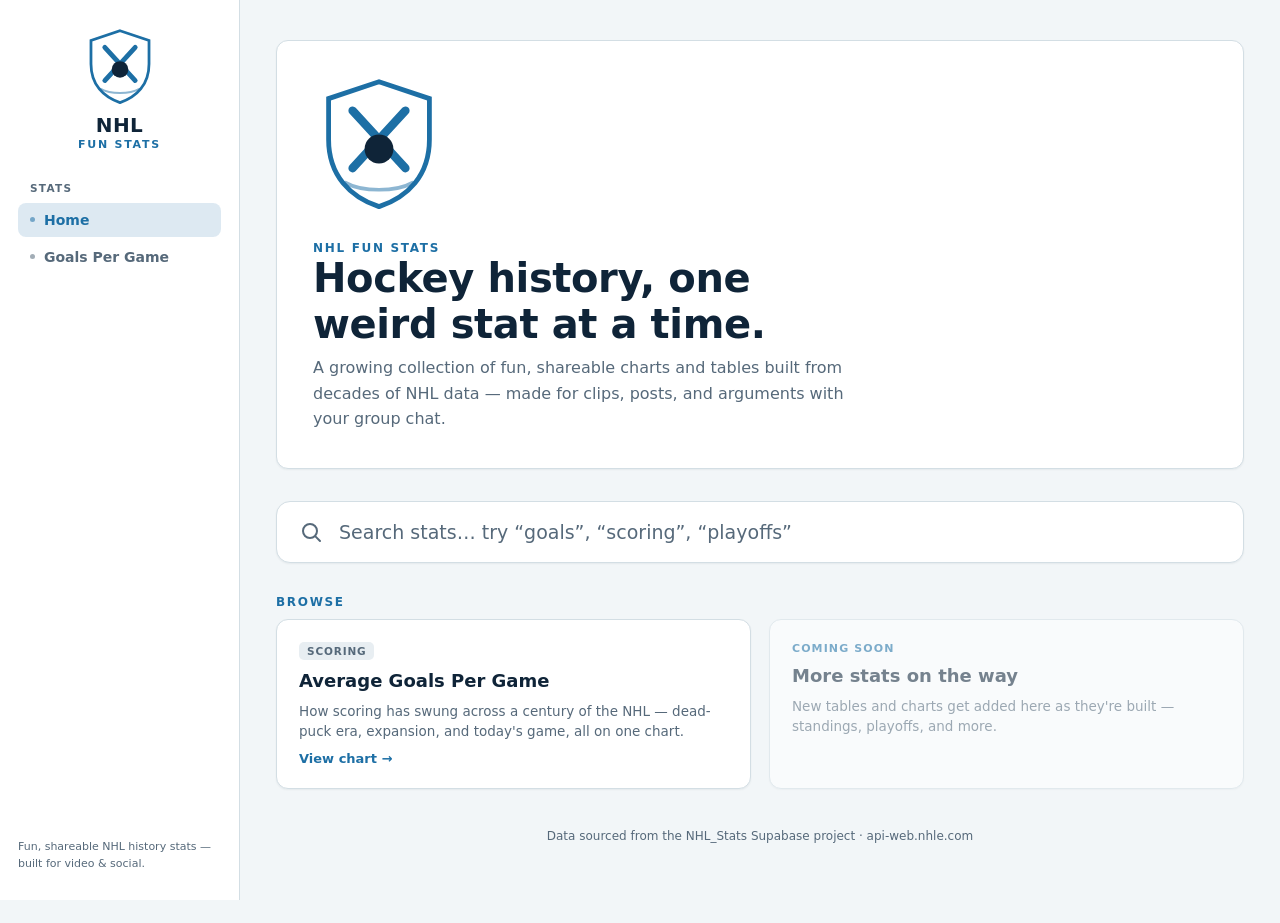
==== index.html @ 1a188d34 "Add search box and stats catalog (title, subject, keywords) to Home page" ====
<!DOCTYPE html>
<html lang="en">
<head>
<meta charset="UTF-8">
<meta name="viewport" content="width=device-width, initial-scale=1.0">
<title>NHL Fun Stats</title>
<link rel="icon" href="data:image/svg+xml,<svg xmlns=%22http://www.w3.org/2000/svg%22 viewBox=%220 0 100 100%22><text y=%22.9em%22 font-size=%2290%22>🥅</text></svg>">
<link rel="stylesheet" href="assets/styles.css">
</head>
<body>

<div class="shell">
  <aside class="sidebar">
    <a class="sidebar-logo" href="index.html">
      <svg viewBox="0 0 100 110" aria-hidden="true">
        <path d="M50 4 L92 18 V52 C92 82 74 100 50 108 C26 100 8 82 8 52 V18 Z" fill="var(--surface)" stroke="var(--accent)" stroke-width="4"/>
        <g stroke="var(--accent)" stroke-width="7" stroke-linecap="round">
          <line x1="28" y1="28" x2="72" y2="76"/>
          <line x1="72" y1="28" x2="28" y2="76"/>
        </g>
        <circle cx="50" cy="60" r="12" fill="var(--text)"/>
        <path d="M22 88 C36 96 64 96 78 88" fill="none" stroke="var(--accent)" stroke-width="3" stroke-linecap="round" opacity="0.5"/>
      </svg>
      <span class="wordmark">
        <span class="nhl">NHL</span>
        <span class="sub">Fun Stats</span>
      </span>
    </a>

    <nav class="sidebar-nav">
      <div class="nav-heading">Stats</div>
      <a href="index.html" aria-current="page"><span class="dot"></span>Home</a>
      <a href="goals-per-game.html"><span class="dot"></span>Goals Per Game</a>
    </nav>

    <div class="sidebar-footer">
      Fun, shareable NHL history stats — built for video &amp; social.
    </div>
  </aside>

  <main class="main">
    <div class="page">
      <div class="card hero">
        <svg class="hero-crest" viewBox="0 0 100 110" aria-hidden="true">
          <path d="M50 4 L92 18 V52 C92 82 74 100 50 108 C26 100 8 82 8 52 V18 Z" fill="var(--surface)" stroke="var(--accent)" stroke-width="4"/>
          <g stroke="var(--accent)" stroke-width="7" stroke-linecap="round">
            <line x1="28" y1="28" x2="72" y2="76"/>
            <line x1="72" y1="28" x2="28" y2="76"/>
          </g>
          <circle cx="50" cy="60" r="12" fill="var(--text)"/>
          <path d="M22 88 C36 96 64 96 78 88" fill="none" stroke="var(--accent)" stroke-width="3" stroke-linecap="round" opacity="0.5"/>
        </svg>
        <div class="hero-text">
          <div class="eyebrow">NHL Fun Stats</div>
          <h1>Hockey history, one weird stat at a time.</h1>
          <p>A growing collection of fun, shareable charts and tables built from decades of NHL data — made for clips, posts, and arguments with your group chat.</p>
        </div>
      </div>

      <label class="search-box card" id="search-box">
        <svg viewBox="0 0 24 24" fill="none" stroke="currentColor" stroke-width="2" stroke-linecap="round" aria-hidden="true">
          <circle cx="11" cy="11" r="7"/>
          <line x1="21" y1="21" x2="16.65" y2="16.65"/>
        </svg>
        <input type="text" id="search-input" placeholder="Search stats… try “goals”, “scoring”, “playoffs”" autocomplete="off">
        <button type="button" class="clear-btn" id="search-clear" aria-label="Clear search">✕</button>
      </label>

      <div>
        <div class="browse-heading">
          <div class="eyebrow" id="browse-title">Browse</div>
          <div class="count" id="browse-count"></div>
        </div>
        <div class="link-grid" id="link-grid"></div>
      </div>

      <footer class="page-footer">Data sourced from the NHL_Stats Supabase project · api-web.nhle.com</footer>
    </div>
  </main>
</div>

<script src="assets/catalog.js"></script>
<script>
const grid = document.getElementById('link-grid');
const input = document.getElementById('search-input');
const searchBox = document.getElementById('search-box');
const clearBtn = document.getElementById('search-clear');
const browseTitle = document.getElementById('browse-title');
const browseCount = document.getElementById('browse-count');

function cardHTML(stat){
  return `
    <a class="link-card card" href="${stat.url}">
      <div class="subject">${stat.subject}</div>
      <h3>${stat.title}</h3>
      <p>${stat.description}</p>
      <div class="cta">View chart →</div>
    </a>`;
}

function comingSoonHTML(){
  return `
    <div class="link-card card coming-soon">
      <div class="tag">Coming soon</div>
      <h3>More stats on the way</h3>
      <p>New tables and charts get added here as they're built — standings, playoffs, and more.</p>
    </div>`;
}

function matches(stat, query){
  const haystack = [stat.title, stat.subject, ...stat.keywords].join(' ').toLowerCase();
  return query.split(/\s+/).filter(Boolean).every(term => haystack.includes(term));
}

function render(){
  const query = input.value.trim().toLowerCase();
  searchBox.classList.toggle('has-query', query.length > 0);

  if(!query){
    browseTitle.textContent = 'Browse';
    browseCount.textContent = '';
    grid.innerHTML = STATS_CATALOG.map(cardHTML).join('') + comingSoonHTML();
    return;
  }

  const results = STATS_CATALOG.filter(stat => matches(stat, query));
  browseTitle.textContent = 'Search results';
  browseCount.textContent = results.length + (results.length === 1 ? ' match' : ' matches');

  grid.innerHTML = results.length
    ? results.map(cardHTML).join('')
    : `<div class="no-results">No stats found for “${input.value.trim()}” — try a different word, like a team, era, or topic.</div>`;
}

input.addEventListener('input', render);
clearBtn.addEventListener('click', () => { input.value = ''; render(); input.focus(); });
render();
</script>
</body>
</html>
---- assets/styles.css ----
:root{
  --bg:#f2f6f8;
  --surface:#ffffff;
  --surface-alt:#e8eef2;
  --text:#0f2438;
  --text-muted:#56697a;
  --accent:#1d6fa5;
  --accent-strong:#c1121f;
  --border:#d3dee4;
  --shadow: 0 1px 2px rgba(15,36,56,0.06);
}
@media (prefers-color-scheme: dark){
  :root:not([data-theme="light"]){
    --bg:#0a1620;
    --surface:#10202c;
    --surface-alt:#162835;
    --text:#e7f0f5;
    --text-muted:#8fa4b3;
    --accent:#5fb4e0;
    --accent-strong:#ff6b73;
    --border:#22394a;
    --shadow: 0 1px 2px rgba(0,0,0,0.4);
  }
}
:root[data-theme="dark"]{
  --bg:#0a1620;
  --surface:#10202c;
  --surface-alt:#162835;
  --text:#e7f0f5;
  --text-muted:#8fa4b3;
  --accent:#5fb4e0;
  --accent-strong:#ff6b73;
  --border:#22394a;
  --shadow: 0 1px 2px rgba(0,0,0,0.4);
}

*{ box-sizing:border-box; }
html, body{ background:var(--bg); }
body{
  color:var(--text);
  font-family: -apple-system, "Segoe UI", system-ui, Roboto, sans-serif;
  margin:0;
}

/* ---------- shell / sidebar layout ---------- */
.shell{
  display:flex;
  align-items:stretch;
  min-height:100vh;
}
.sidebar{
  width:240px;
  flex-shrink:0;
  background:var(--surface);
  border-right:1px solid var(--border);
  padding:28px 18px;
  display:flex;
  flex-direction:column;
  gap:30px;
  position:sticky;
  top:0;
  align-self:flex-start;
  height:100vh;
  overflow-y:auto;
}
.sidebar-logo{
  display:flex;
  flex-direction:column;
  align-items:center;
  gap:10px;
  text-align:center;
  text-decoration:none;
  color:inherit;
}
.sidebar-logo svg{ width:76px; height:76px; }
.sidebar-logo .wordmark{ line-height:1.15; }
.sidebar-logo .wordmark .nhl{
  display:block;
  font-size:20px;
  font-weight:800;
  letter-spacing:0.02em;
  color:var(--text);
}
.sidebar-logo .wordmark .sub{
  display:block;
  font-size:11px;
  font-weight:700;
  letter-spacing:0.16em;
  text-transform:uppercase;
  color:var(--accent);
  margin-top:2px;
}

nav.sidebar-nav{
  display:flex;
  flex-direction:column;
  gap:3px;
}
nav.sidebar-nav .nav-heading{
  font-size:10.5px;
  font-weight:700;
  letter-spacing:0.12em;
  text-transform:uppercase;
  color:var(--text-muted);
  padding:0 12px;
  margin-bottom:6px;
}
nav.sidebar-nav a{
  display:flex;
  align-items:center;
  gap:9px;
  padding:9px 12px;
  border-radius:8px;
  color:var(--text-muted);
  font-weight:600;
  font-size:14px;
  text-decoration:none;
}
nav.sidebar-nav a:hover{ background:var(--surface-alt); color:var(--text); }
nav.sidebar-nav a[aria-current="page"]{
  background: color-mix(in srgb, var(--accent) 15%, transparent);
  color:var(--accent);
}
nav.sidebar-nav a .dot{
  width:5px; height:5px; border-radius:50%;
  background:currentColor;
  opacity:0.55;
  flex-shrink:0;
}

.sidebar-footer{
  margin-top:auto;
  font-size:11px;
  color:var(--text-muted);
  line-height:1.5;
}

.main{
  flex:1;
  min-width:0;
  padding:40px 36px 80px;
}
.page{
  max-width: 980px;
  margin: 0 auto;
  display:flex;
  flex-direction:column;
  gap:32px;
}

@media (max-width: 760px){
  .shell{ flex-direction:column; }
  .sidebar{
    width:100%;
    height:auto;
    position:relative;
    flex-direction:row;
    align-items:center;
    justify-content:space-between;
    padding:14px 18px;
    gap:14px;
  }
  .sidebar-logo{ flex-direction:row; text-align:left; }
  .sidebar-logo svg{ width:38px; height:38px; }
  .sidebar-logo .wordmark .nhl{ font-size:15px; }
  .sidebar-logo .wordmark .sub{ font-size:9px; }
  nav.sidebar-nav{ flex-direction:row; gap:4px; overflow-x:auto; }
  nav.sidebar-nav .nav-heading{ display:none; }
  .sidebar-footer{ display:none; }
  .main{ padding:28px 18px 60px; }
}

/* ---------- shared content components ---------- */
header.page-header{
  display:flex;
  flex-direction:column;
  gap:6px;
  border-bottom: 1px solid var(--border);
  padding-bottom: 20px;
}
.eyebrow{
  font-size:12px;
  font-weight:700;
  letter-spacing:0.14em;
  text-transform:uppercase;
  color:var(--accent);
}
h1{
  font-size: clamp(28px, 4vw, 40px);
  font-weight:800;
  letter-spacing:-0.01em;
  margin:0;
  text-wrap:balance;
}
.subtitle{
  color:var(--text-muted);
  font-size:15px;
  max-width:62ch;
  line-height:1.5;
  margin:0;
}

.stat-row{
  display:grid;
  grid-template-columns: repeat(auto-fit, minmax(160px,1fr));
  gap:14px;
}
.stat{
  background:var(--surface);
  border:1px solid var(--border);
  border-radius:10px;
  padding:16px 18px;
  box-shadow:var(--shadow);
}
.stat .label{
  font-size:11px;
  font-weight:700;
  letter-spacing:0.08em;
  text-transform:uppercase;
  color:var(--text-muted);
}
.stat .value{
  font-family: ui-monospace, "SF Mono", "Cascadia Code", Consolas, monospace;
  font-variant-numeric: tabular-nums;
  font-size:26px;
  font-weight:700;
  margin-top:4px;
}
.stat .value small{
  font-size:13px;
  font-weight:600;
  color:var(--text-muted);
  margin-left:6px;
}

.card{
  background:var(--surface);
  border:1px solid var(--border);
  border-radius:12px;
  box-shadow:var(--shadow);
}

.chart-card{
  padding:20px 20px 12px;
  position:relative;
}
.chart-card h2{
  font-size:15px;
  margin:0 0 2px;
  font-weight:700;
}
.chart-card .note{
  font-size:12.5px;
  color:var(--text-muted);
  margin:0 0 14px;
}
svg.chart{ width:100%; height:auto; display:block; overflow: visible; touch-action:none; }
.chart-line{ fill:none; stroke:var(--accent); stroke-width:2; }
.chart-area{ fill:var(--accent); opacity:0.10; }
.chart-axis{ stroke:var(--border); stroke-width:1; }
.chart-axis-label{ fill:var(--text-muted); font-size:10px; font-family: ui-monospace, monospace; }
.chart-peak circle{ fill:var(--accent-strong); }
.chart-peak text{ fill:var(--accent-strong); font-weight:700; font-size:11px; font-family: ui-monospace, monospace; }
.hover-line{ stroke:var(--text-muted); stroke-width:1; stroke-dasharray:3,3; opacity:0; }
.hover-dot{ fill:var(--surface); stroke:var(--accent); stroke-width:2.5; opacity:0; }
.overlay{ fill:transparent; cursor:crosshair; }

.tooltip{
  position:absolute;
  pointer-events:none;
  background:var(--text);
  color:var(--bg);
  font-size:12.5px;
  line-height:1.4;
  padding:7px 10px;
  border-radius:7px;
  box-shadow: 0 4px 12px rgba(0,0,0,0.18);
  opacity:0;
  transform:translate(-50%,-100%);
  transition:opacity 0.1s ease;
  white-space:nowrap;
  z-index:10;
}
.tooltip strong{
  font-family: ui-monospace, "SF Mono", "Cascadia Code", Consolas, monospace;
  font-variant-numeric: tabular-nums;
}

.table-card{ overflow:hidden; }
.table-card h2{
  font-size:15px;
  font-weight:700;
  margin:0;
  padding:18px 20px 4px;
}
.table-card .note{
  font-size:12.5px;
  color:var(--text-muted);
  margin:0;
  padding:0 20px 14px;
}
.table-scroll{
  overflow-x:auto;
  max-height: 520px;
  overflow-y: auto;
  border-top:1px solid var(--border);
}
table{
  width:100%;
  border-collapse:collapse;
  font-size:13.5px;
}
thead th{
  position:sticky;
  top:0;
  background:var(--surface-alt);
  text-align:right;
  font-size:11px;
  font-weight:700;
  letter-spacing:0.05em;
  text-transform:uppercase;
  color:var(--text-muted);
  padding:10px 16px;
  border-bottom:1px solid var(--border);
  cursor:pointer;
  user-select:none;
  white-space:nowrap;
}
thead th:first-child, td:first-child{ text-align:left; }
thead th:hover{ color:var(--accent); }
thead th .arrow{ opacity:0.4; margin-left:4px; }
thead th.sorted .arrow{ opacity:1; color:var(--accent); }
tbody td{
  padding:7px 16px;
  text-align:right;
  font-family: ui-monospace, "SF Mono", "Cascadia Code", Consolas, monospace;
  font-variant-numeric: tabular-nums;
  border-bottom:1px solid var(--border);
  white-space:nowrap;
}
tbody tr:nth-child(even){ background:var(--surface-alt); }
tbody tr:hover{ background: color-mix(in srgb, var(--accent) 12%, transparent); }
tbody tr.highlight{ background: color-mix(in srgb, var(--accent) 22%, transparent); }
tbody td:first-child{
  font-family: -apple-system, "Segoe UI", system-ui, sans-serif;
  font-weight:600;
}

footer.page-footer{
  font-size:12px;
  color:var(--text-muted);
  text-align:center;
  padding-top:8px;
}

/* ---------- home page ---------- */
.hero{
  display:flex;
  align-items:center;
  gap:32px;
  padding:36px;
  flex-wrap:wrap;
}
.hero-crest{ width:132px; height:132px; flex-shrink:0; }
.hero-text h1{ margin-bottom:8px; }
.hero-text p{
  color:var(--text-muted);
  font-size:16px;
  line-height:1.6;
  max-width:56ch;
  margin:0;
}

.search-box{
  display:flex;
  align-items:center;
  gap:14px;
  padding:18px 22px;
  border-radius:14px;
  transition: border-color .15s ease;
}
.search-box svg{
  width:24px;
  height:24px;
  flex-shrink:0;
  color:var(--text-muted);
}
.search-box input{
  flex:1;
  min-width:0;
  border:none;
  outline:none;
  background:transparent;
  color:var(--text);
  font-family:inherit;
  font-size:19px;
  font-weight:500;
}
.search-box input::placeholder{ color:var(--text-muted); }
.search-box .clear-btn{
  border:none;
  background:var(--surface-alt);
  color:var(--text-muted);
  width:26px;
  height:26px;
  border-radius:50%;
  font-size:15px;
  line-height:1;
  cursor:pointer;
  display:none;
  align-items:center;
  justify-content:center;
  flex-shrink:0;
}
.search-box.has-query .clear-btn{ display:flex; }
.search-box:focus-within{ border-color:var(--accent); }

.browse-heading{
  display:flex;
  align-items:baseline;
  justify-content:space-between;
  gap:12px;
  margin-bottom:10px;
}
.browse-heading .count{
  font-size:12.5px;
  color:var(--text-muted);
}
.no-results{
  padding:32px 20px;
  text-align:center;
  color:var(--text-muted);
  font-size:14px;
}
.link-card .subject{
  display:inline-block;
  font-size:10.5px;
  font-weight:700;
  letter-spacing:0.08em;
  text-transform:uppercase;
  color:var(--text-muted);
  background:var(--surface-alt);
  padding:3px 8px;
  border-radius:5px;
  width:fit-content;
}

.link-grid{
  display:grid;
  grid-template-columns: repeat(auto-fit, minmax(260px,1fr));
  gap:18px;
}
.link-card{
  display:flex;
  flex-direction:column;
  gap:10px;
  padding:22px;
  text-decoration:none;
  color:inherit;
  transition: border-color .15s ease, transform .15s ease;
}
.link-card:hover{ border-color:var(--accent); transform:translateY(-2px); }
.link-card .tag{
  font-size:11px;
  font-weight:700;
  letter-spacing:0.1em;
  text-transform:uppercase;
  color:var(--accent);
}
.link-card h3{ margin:0; font-size:18px; font-weight:700; }
.link-card p{ margin:0; color:var(--text-muted); font-size:13.5px; line-height:1.5; }
.link-card .cta{
  margin-top:auto;
  font-size:13px;
  font-weight:700;
  color:var(--accent);
}
.link-card.coming-soon{ opacity:0.55; cursor:default; }
.link-card.coming-soon:hover{ border-color:var(--border); transform:none; }
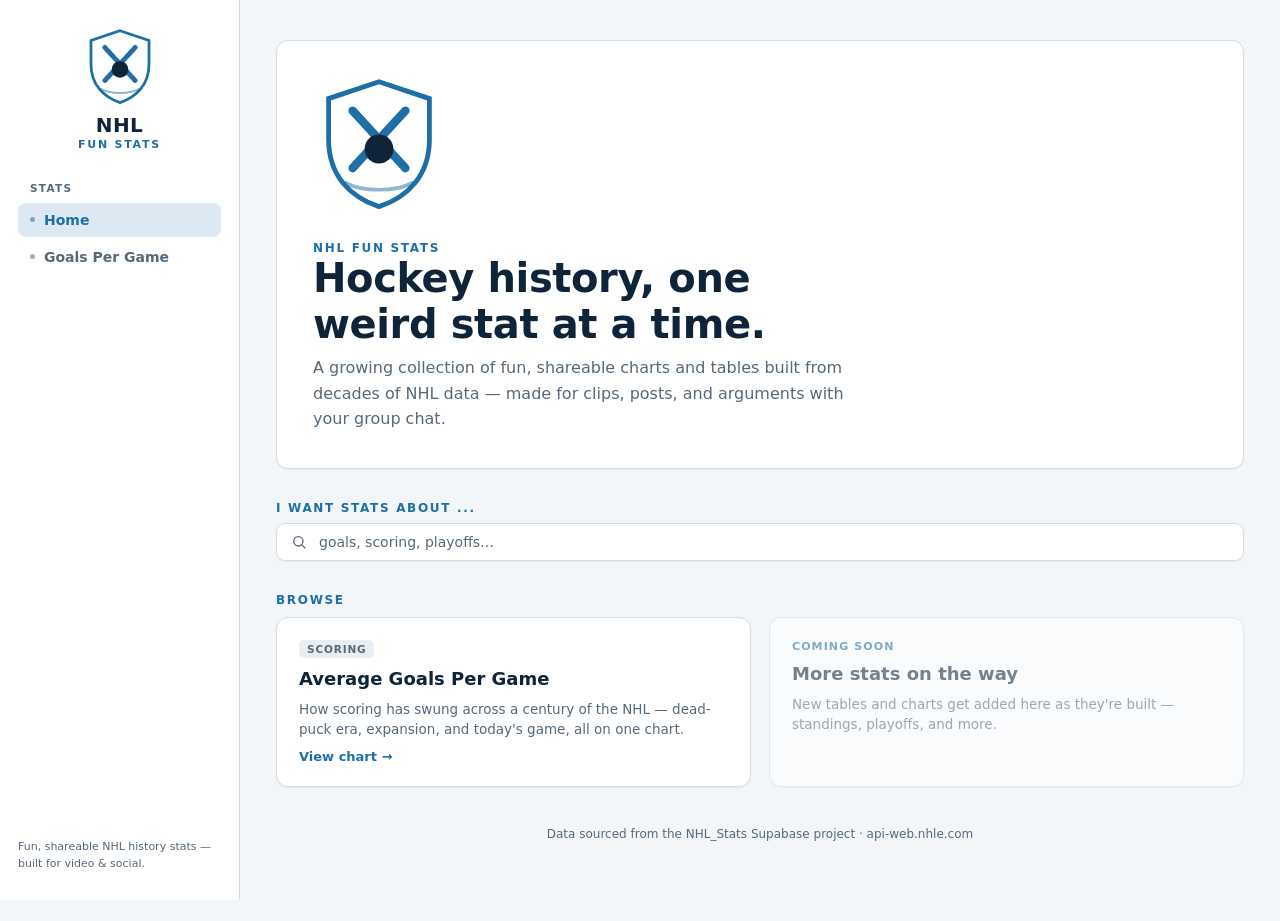
==== commit 457ed54e: "Shrink search box and add 'I want stats about ...' label" ====
--- a/index.html
+++ b/index.html
@@ -57,14 +57,17 @@
         </div>
       </div>
 
-      <label class="search-box card" id="search-box">
-        <svg viewBox="0 0 24 24" fill="none" stroke="currentColor" stroke-width="2" stroke-linecap="round" aria-hidden="true">
-          <circle cx="11" cy="11" r="7"/>
-          <line x1="21" y1="21" x2="16.65" y2="16.65"/>
-        </svg>
-        <input type="text" id="search-input" placeholder="Search stats… try “goals”, “scoring”, “playoffs”" autocomplete="off">
-        <button type="button" class="clear-btn" id="search-clear" aria-label="Clear search">✕</button>
-      </label>
+      <div class="search-section">
+        <div class="eyebrow" style="margin-bottom:8px;">I want stats about ...</div>
+        <label class="search-box card" id="search-box">
+          <svg viewBox="0 0 24 24" fill="none" stroke="currentColor" stroke-width="2" stroke-linecap="round" aria-hidden="true">
+            <circle cx="11" cy="11" r="7"/>
+            <line x1="21" y1="21" x2="16.65" y2="16.65"/>
+          </svg>
+          <input type="text" id="search-input" placeholder="goals, scoring, playoffs…" autocomplete="off">
+          <button type="button" class="clear-btn" id="search-clear" aria-label="Clear search">✕</button>
+        </label>
+      </div>
 
       <div>
         <div class="browse-heading">
--- a/assets/styles.css
+++ b/assets/styles.css
@@ -374,14 +374,14 @@
 .search-box{
   display:flex;
   align-items:center;
-  gap:14px;
-  padding:18px 22px;
-  border-radius:14px;
+  gap:10px;
+  padding:9px 14px;
+  border-radius:9px;
   transition: border-color .15s ease;
 }
 .search-box svg{
-  width:24px;
-  height:24px;
+  width:16px;
+  height:16px;
   flex-shrink:0;
   color:var(--text-muted);
 }
@@ -393,7 +393,7 @@
   background:transparent;
   color:var(--text);
   font-family:inherit;
-  font-size:19px;
+  font-size:14px;
   font-weight:500;
 }
 .search-box input::placeholder{ color:var(--text-muted); }
@@ -401,10 +401,10 @@
   border:none;
   background:var(--surface-alt);
   color:var(--text-muted);
-  width:26px;
-  height:26px;
+  width:20px;
+  height:20px;
   border-radius:50%;
-  font-size:15px;
+  font-size:12px;
   line-height:1;
   cursor:pointer;
   display:none;
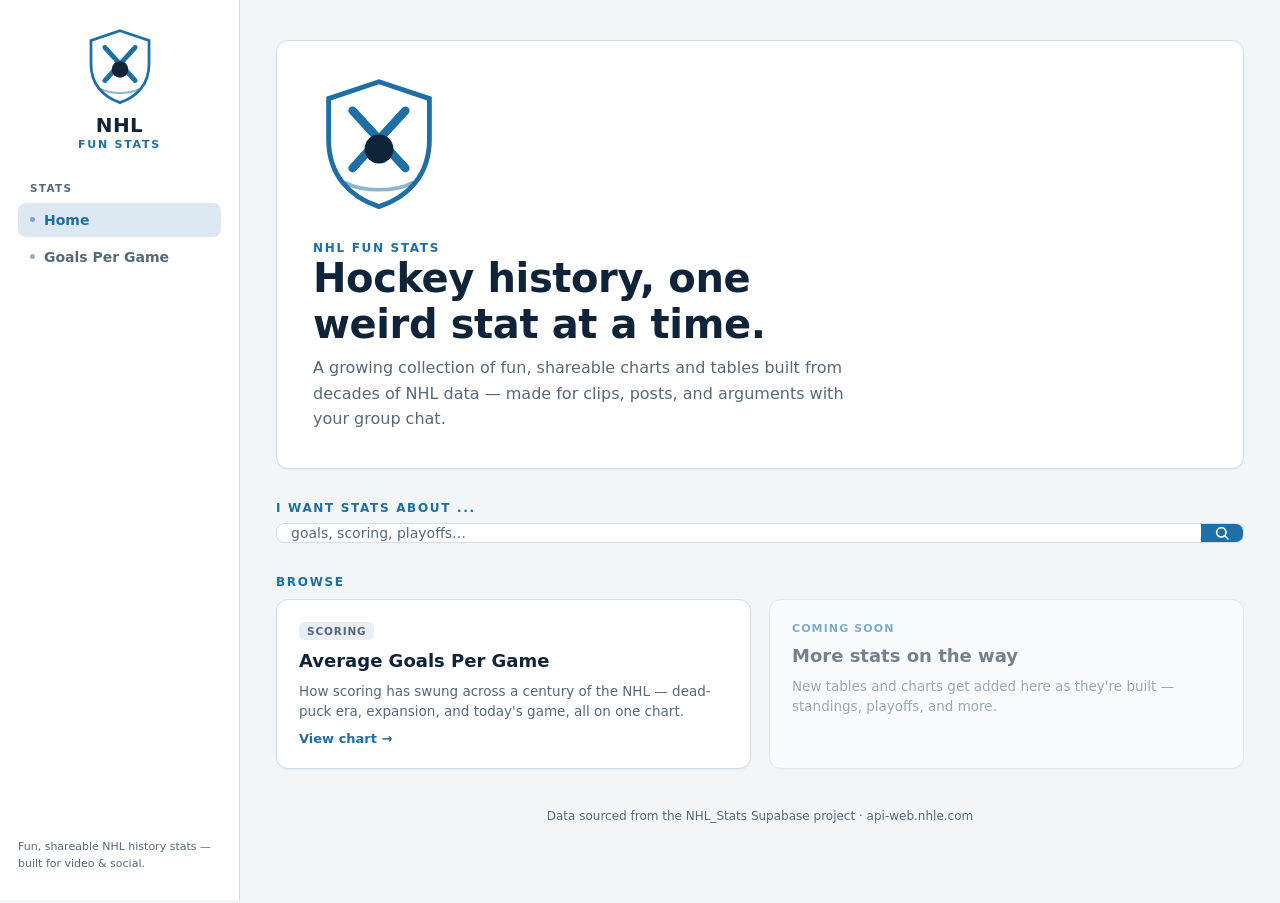
==== commit 79986918: "Restyle search box Amazon-style: input + separate search button, no inline icon" ====
--- a/index.html
+++ b/index.html
@@ -59,14 +59,16 @@
 
       <div class="search-section">
         <div class="eyebrow" style="margin-bottom:8px;">I want stats about ...</div>
-        <label class="search-box card" id="search-box">
-          <svg viewBox="0 0 24 24" fill="none" stroke="currentColor" stroke-width="2" stroke-linecap="round" aria-hidden="true">
-            <circle cx="11" cy="11" r="7"/>
-            <line x1="21" y1="21" x2="16.65" y2="16.65"/>
-          </svg>
+        <div class="search-box" id="search-box">
           <input type="text" id="search-input" placeholder="goals, scoring, playoffs…" autocomplete="off">
           <button type="button" class="clear-btn" id="search-clear" aria-label="Clear search">✕</button>
-        </label>
+          <button type="button" class="search-submit" id="search-submit" aria-label="Search">
+            <svg viewBox="0 0 24 24" fill="none" stroke="currentColor" stroke-width="2.5" stroke-linecap="round" aria-hidden="true">
+              <circle cx="11" cy="11" r="7"/>
+              <line x1="21" y1="21" x2="16.65" y2="16.65"/>
+            </svg>
+          </button>
+        </div>
       </div>
 
       <div>
@@ -137,6 +139,8 @@
 
 input.addEventListener('input', render);
 clearBtn.addEventListener('click', () => { input.value = ''; render(); input.focus(); });
+document.getElementById('search-submit').addEventListener('click', () => { render(); input.focus(); });
+input.addEventListener('keydown', e => { if(e.key === 'Enter') render(); });
 render();
 </script>
 </body>
--- a/assets/styles.css
+++ b/assets/styles.css
@@ -373,17 +373,16 @@
 
 .search-box{
   display:flex;
-  align-items:center;
-  gap:10px;
-  padding:9px 14px;
-  border-radius:9px;
-  transition: border-color .15s ease;
-}
-.search-box svg{
-  width:16px;
-  height:16px;
-  flex-shrink:0;
-  color:var(--text-muted);
+  align-items:stretch;
+  border:1px solid var(--border);
+  border-radius:8px;
+  overflow:hidden;
+  background:var(--surface);
+  transition: border-color .15s ease, box-shadow .15s ease;
+}
+.search-box:focus-within{
+  border-color:var(--accent);
+  box-shadow: 0 0 0 3px color-mix(in srgb, var(--accent) 20%, transparent);
 }
 .search-box input{
   flex:1;
@@ -395,16 +394,15 @@
   font-family:inherit;
   font-size:14px;
   font-weight:500;
+  padding:0 4px 0 14px;
 }
 .search-box input::placeholder{ color:var(--text-muted); }
 .search-box .clear-btn{
   border:none;
-  background:var(--surface-alt);
-  color:var(--text-muted);
-  width:20px;
-  height:20px;
-  border-radius:50%;
-  font-size:12px;
+  background:transparent;
+  color:var(--text-muted);
+  width:28px;
+  font-size:13px;
   line-height:1;
   cursor:pointer;
   display:none;
@@ -413,7 +411,19 @@
   flex-shrink:0;
 }
 .search-box.has-query .clear-btn{ display:flex; }
-.search-box:focus-within{ border-color:var(--accent); }
+.search-box .search-submit{
+  border:none;
+  background:var(--accent);
+  color:#fff;
+  width:42px;
+  flex-shrink:0;
+  display:flex;
+  align-items:center;
+  justify-content:center;
+  cursor:pointer;
+}
+.search-box .search-submit:hover{ background:var(--accent-strong); }
+.search-box .search-submit svg{ width:16px; height:16px; }
 
 .browse-heading{
   display:flex;
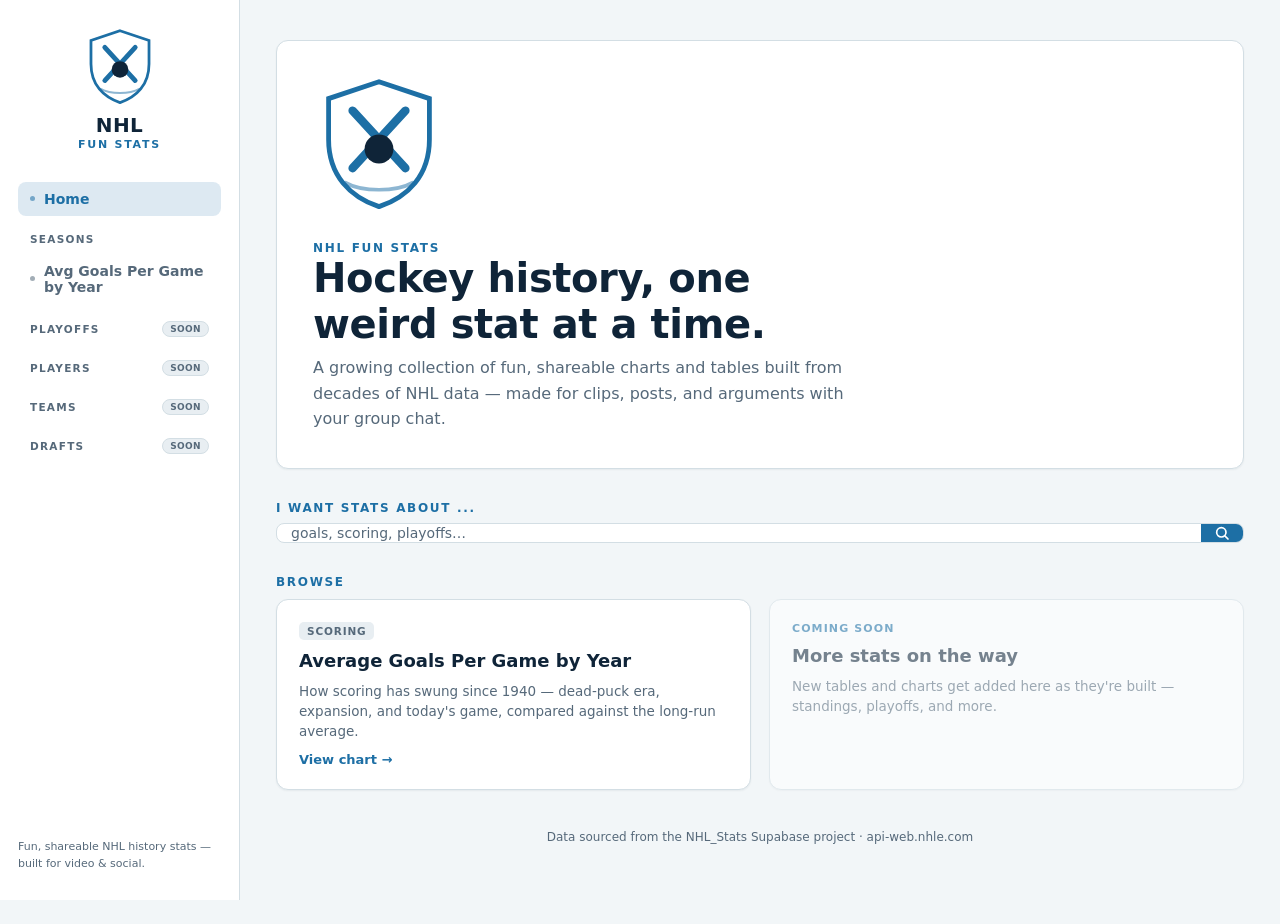
==== commit 4217a7eb: "Add Seasons/Playoffs/Players/Teams/Drafts nav sections; rename Goals Per Game page, filter to 1940+," ====
--- a/index.html
+++ b/index.html
@@ -28,9 +28,15 @@
     </a>
 
     <nav class="sidebar-nav">
-      <div class="nav-heading">Stats</div>
       <a href="index.html" aria-current="page"><span class="dot"></span>Home</a>
-      <a href="goals-per-game.html"><span class="dot"></span>Goals Per Game</a>
+
+      <div class="nav-heading">Seasons</div>
+      <a href="goals-per-game.html"><span class="dot"></span>Avg Goals Per Game by Year</a>
+
+      <div class="nav-heading">Playoffs<span class="soon-pill">Soon</span></div>
+      <div class="nav-heading">Players<span class="soon-pill">Soon</span></div>
+      <div class="nav-heading">Teams<span class="soon-pill">Soon</span></div>
+      <div class="nav-heading">Drafts<span class="soon-pill">Soon</span></div>
     </nav>
 
     <div class="sidebar-footer">
--- a/assets/styles.css
+++ b/assets/styles.css
@@ -97,13 +97,28 @@
   gap:3px;
 }
 nav.sidebar-nav .nav-heading{
+  display:flex;
+  align-items:center;
+  justify-content:space-between;
+  gap:8px;
   font-size:10.5px;
   font-weight:700;
   letter-spacing:0.12em;
   text-transform:uppercase;
   color:var(--text-muted);
   padding:0 12px;
-  margin-bottom:6px;
+  margin:14px 0 6px;
+}
+.soon-pill{
+  font-size:9px;
+  font-weight:700;
+  letter-spacing:0.04em;
+  text-transform:uppercase;
+  color:var(--text-muted);
+  background:var(--surface-alt);
+  border:1px solid var(--border);
+  border-radius:20px;
+  padding:2px 7px;
 }
 nav.sidebar-nav a{
   display:flex;
@@ -164,8 +179,14 @@
   .sidebar-logo svg{ width:38px; height:38px; }
   .sidebar-logo .wordmark .nhl{ font-size:15px; }
   .sidebar-logo .wordmark .sub{ font-size:9px; }
-  nav.sidebar-nav{ flex-direction:row; gap:4px; overflow-x:auto; }
-  nav.sidebar-nav .nav-heading{ display:none; }
+  nav.sidebar-nav{ flex-direction:row; gap:4px; overflow-x:auto; align-items:center; }
+  nav.sidebar-nav a{ white-space:nowrap; flex-shrink:0; }
+  nav.sidebar-nav .nav-heading{
+    margin:0;
+    padding:9px 10px;
+    white-space:nowrap;
+    flex-shrink:0;
+  }
   .sidebar-footer{ display:none; }
   .main{ padding:28px 18px 60px; }
 }
@@ -261,6 +282,8 @@
 .chart-axis-label{ fill:var(--text-muted); font-size:10px; font-family: ui-monospace, monospace; }
 .chart-peak circle{ fill:var(--accent-strong); }
 .chart-peak text{ fill:var(--accent-strong); font-weight:700; font-size:11px; font-family: ui-monospace, monospace; }
+.avg-line{ stroke:var(--accent-strong); stroke-width:1.5; stroke-dasharray:5,4; }
+.avg-line-label{ fill:var(--accent-strong); font-weight:700; font-size:10.5px; font-family: ui-monospace, monospace; }
 .hover-line{ stroke:var(--text-muted); stroke-width:1; stroke-dasharray:3,3; opacity:0; }
 .hover-dot{ fill:var(--surface); stroke:var(--accent); stroke-width:2.5; opacity:0; }
 .overlay{ fill:transparent; cursor:crosshair; }
@@ -345,6 +368,8 @@
   font-family: -apple-system, "Segoe UI", system-ui, sans-serif;
   font-weight:600;
 }
+td.vs-above{ color:var(--accent); font-weight:700; }
+td.vs-below{ color:var(--text-muted); }
 
 footer.page-footer{
   font-size:12px;
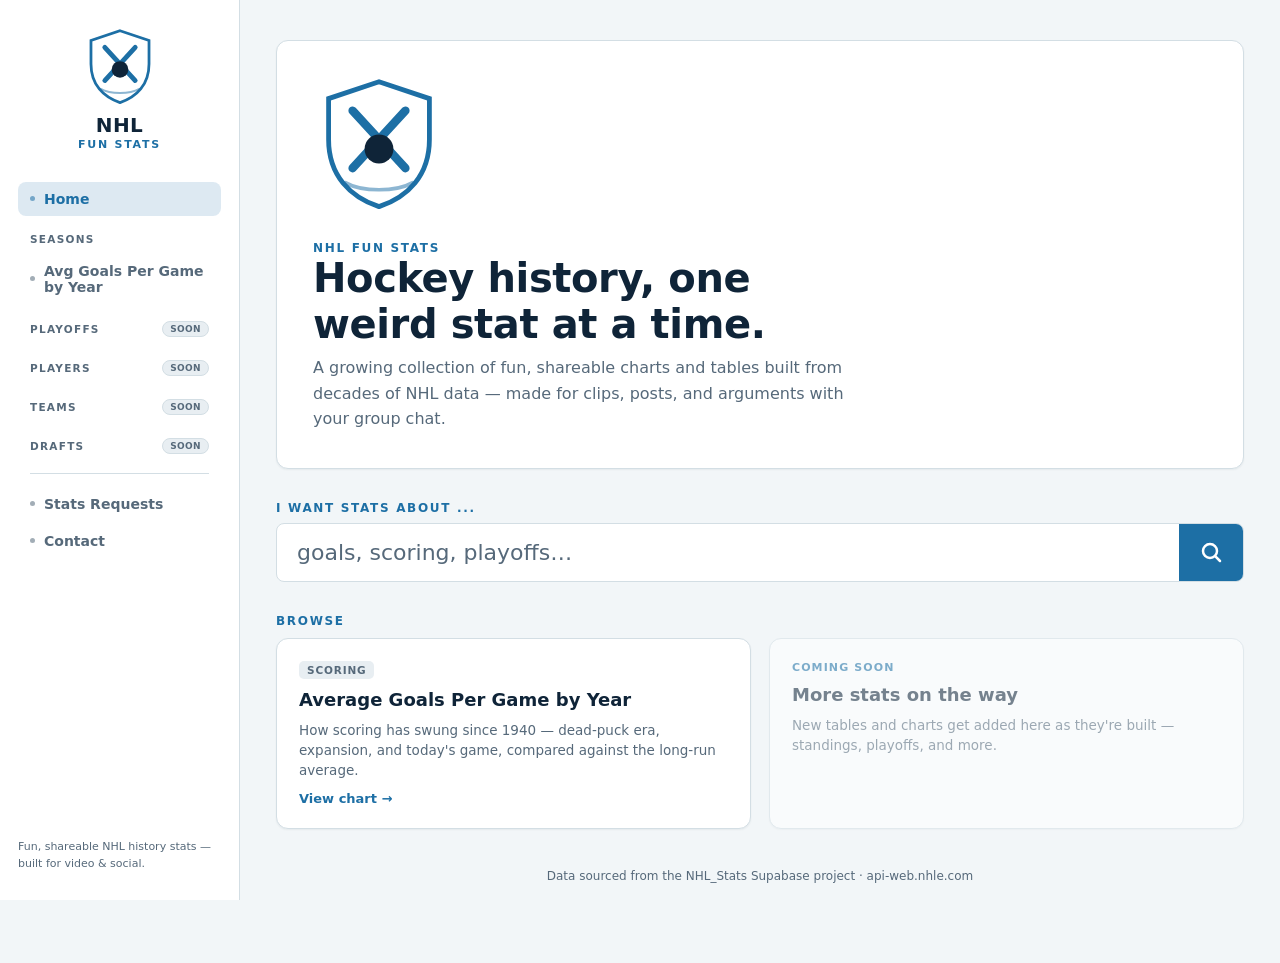
==== commit 77f994b9: "Add owner Notes and Giscus comments to stat pages; add Stats Requests and Contact pages with Formspr" ====
--- a/index.html
+++ b/index.html
@@ -37,6 +37,10 @@
       <div class="nav-heading">Players<span class="soon-pill">Soon</span></div>
       <div class="nav-heading">Teams<span class="soon-pill">Soon</span></div>
       <div class="nav-heading">Drafts<span class="soon-pill">Soon</span></div>
+
+      <div class="nav-divider"></div>
+      <a href="stats-requests.html"><span class="dot"></span>Stats Requests</a>
+      <a href="contact.html"><span class="dot"></span>Contact</a>
     </nav>
 
     <div class="sidebar-footer">
--- a/assets/styles.css
+++ b/assets/styles.css
@@ -378,6 +378,122 @@
   padding-top:8px;
 }
 
+/* ---------- notes (owner commentary) ---------- */
+.notes-card{
+  padding:18px 22px;
+  border-left:3px solid var(--accent);
+}
+.notes-label{
+  display:flex;
+  align-items:center;
+  gap:7px;
+  font-size:11px;
+  font-weight:700;
+  letter-spacing:0.08em;
+  text-transform:uppercase;
+  color:var(--accent);
+  margin-bottom:8px;
+}
+.notes-body{
+  margin:0;
+  font-size:14.5px;
+  line-height:1.65;
+  color:var(--text);
+}
+.notes-body:empty::before,
+.notes-body.is-empty{
+  color:var(--text-muted);
+  font-style:italic;
+}
+
+/* ---------- comments (giscus) ---------- */
+.comments-card{ padding:20px 22px; }
+.comments-card h2{ font-size:15px; margin:0 0 2px; font-weight:700; }
+.comments-card .note{ font-size:12.5px; color:var(--text-muted); margin:0 0 14px; }
+
+/* ---------- nav divider ---------- */
+.nav-divider{
+  height:1px;
+  background:var(--border);
+  margin:10px 12px;
+}
+
+/* ---------- forms (requests / contact) ---------- */
+.form-intro{
+  color:var(--text-muted);
+  font-size:15px;
+  line-height:1.6;
+  max-width:60ch;
+  margin:0;
+}
+.site-form{
+  display:flex;
+  flex-direction:column;
+  gap:18px;
+  padding:26px;
+}
+.form-field{
+  display:flex;
+  flex-direction:column;
+  gap:6px;
+}
+.form-field label{
+  font-size:11.5px;
+  font-weight:700;
+  letter-spacing:0.06em;
+  text-transform:uppercase;
+  color:var(--text-muted);
+}
+.form-field .optional{
+  text-transform:none;
+  font-weight:500;
+  letter-spacing:0;
+}
+.form-field input,
+.form-field textarea{
+  border:1px solid var(--border);
+  border-radius:8px;
+  padding:11px 13px;
+  font-family:inherit;
+  font-size:14.5px;
+  background:var(--surface);
+  color:var(--text);
+  outline:none;
+  transition: border-color .15s ease, box-shadow .15s ease;
+}
+.form-field input:focus,
+.form-field textarea:focus{
+  border-color:var(--accent);
+  box-shadow: 0 0 0 3px color-mix(in srgb, var(--accent) 18%, transparent);
+}
+.form-field textarea{ min-height:130px; resize:vertical; }
+.form-submit-row{
+  display:flex;
+  align-items:center;
+  gap:14px;
+}
+.form-submit-btn{
+  align-self:flex-start;
+  padding:11px 26px;
+  border:none;
+  border-radius:8px;
+  background:var(--accent);
+  color:#fff;
+  font-weight:700;
+  font-size:14px;
+  cursor:pointer;
+  transition: background .15s ease;
+}
+.form-submit-btn:hover{ background:var(--accent-strong); }
+.form-submit-btn:disabled{ opacity:0.6; cursor:default; }
+.form-status{
+  font-size:13.5px;
+  font-weight:600;
+  display:none;
+}
+.form-status.success{ display:block; color:var(--accent); }
+.form-status.error{ display:block; color:var(--accent-strong); }
+
 /* ---------- home page ---------- */
 .hero{
   display:flex;
@@ -417,17 +533,17 @@
   background:transparent;
   color:var(--text);
   font-family:inherit;
-  font-size:14px;
+  font-size:22px;
   font-weight:500;
-  padding:0 4px 0 14px;
+  padding:16px 6px 16px 20px;
 }
 .search-box input::placeholder{ color:var(--text-muted); }
 .search-box .clear-btn{
   border:none;
   background:transparent;
   color:var(--text-muted);
-  width:28px;
-  font-size:13px;
+  width:38px;
+  font-size:18px;
   line-height:1;
   cursor:pointer;
   display:none;
@@ -440,7 +556,7 @@
   border:none;
   background:var(--accent);
   color:#fff;
-  width:42px;
+  width:64px;
   flex-shrink:0;
   display:flex;
   align-items:center;
@@ -448,7 +564,7 @@
   cursor:pointer;
 }
 .search-box .search-submit:hover{ background:var(--accent-strong); }
-.search-box .search-submit svg{ width:16px; height:16px; }
+.search-box .search-submit svg{ width:24px; height:24px; }
 
 .browse-heading{
   display:flex;
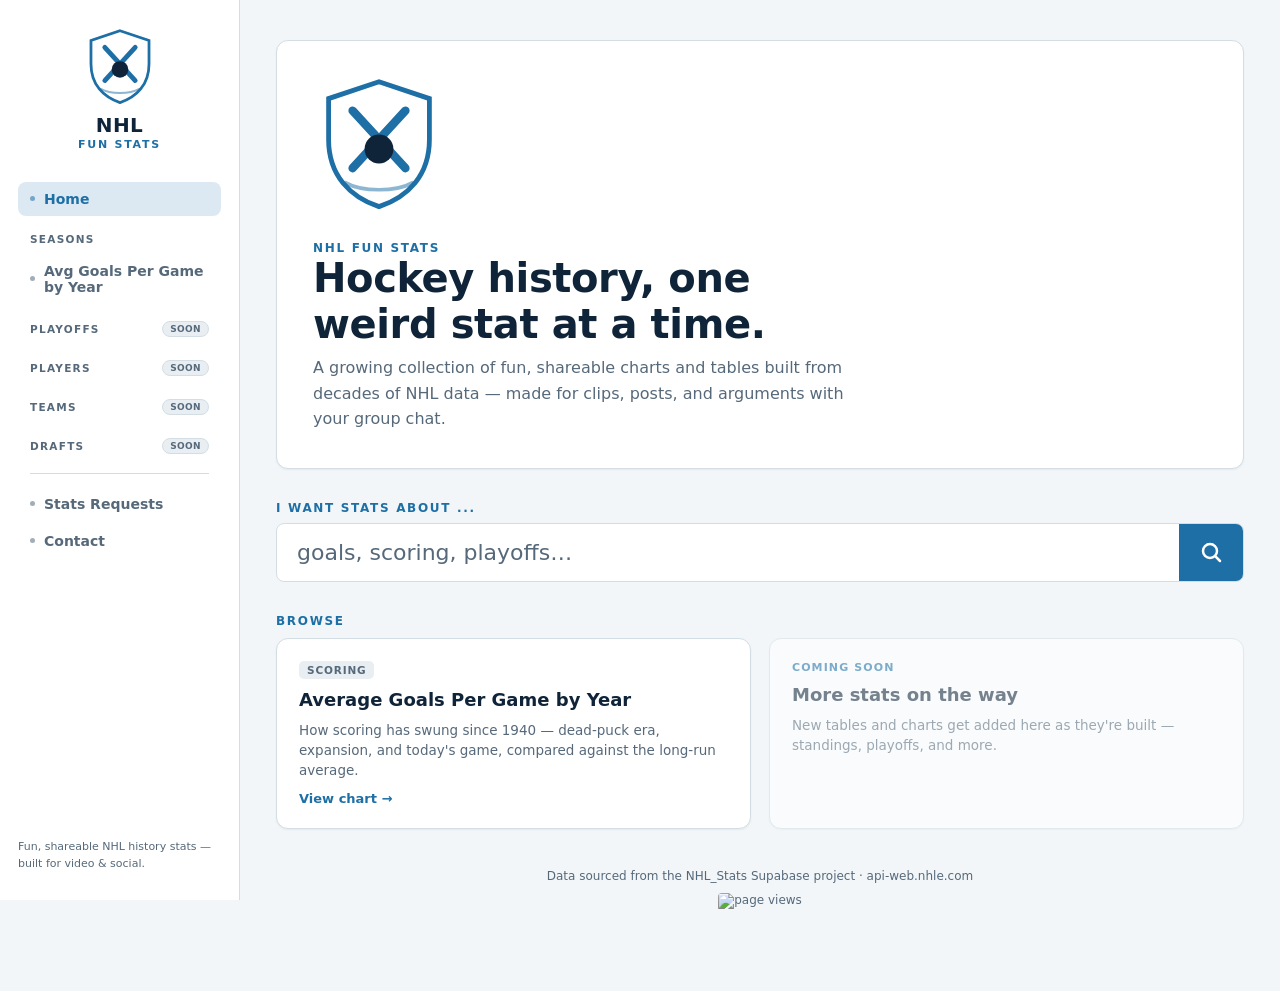
==== commit 2ebb48d8: "Rename Notes label, move Notes above chart, add page-view counters, and no-login emoji reactions" ====
--- a/index.html
+++ b/index.html
@@ -89,7 +89,10 @@
         <div class="link-grid" id="link-grid"></div>
       </div>
 
-      <footer class="page-footer">Data sourced from the NHL_Stats Supabase project · api-web.nhle.com</footer>
+      <footer class="page-footer">
+        Data sourced from the NHL_Stats Supabase project · api-web.nhle.com
+        <div class="page-views"><img src="https://hits.sh/nhl-fun-stats.github.io/index.html.svg?style=flat-square&label=page%20views&color=1d6fa5" alt="page views"></div>
+      </footer>
     </div>
   </main>
 </div>
--- a/assets/styles.css
+++ b/assets/styles.css
@@ -377,6 +377,16 @@
   text-align:center;
   padding-top:8px;
 }
+.page-views{
+  display:flex;
+  justify-content:center;
+  margin-top:10px;
+}
+.page-views img{
+  height:18px;
+  vertical-align:middle;
+  border-radius:4px;
+}
 
 /* ---------- notes (owner commentary) ---------- */
 .notes-card{
@@ -405,11 +415,51 @@
   color:var(--text-muted);
   font-style:italic;
 }
+ul.notes-body{
+  padding-left:20px;
+  display:flex;
+  flex-direction:column;
+  gap:8px;
+}
+ul.notes-body li::marker{ color:var(--accent); }
 
 /* ---------- comments (giscus) ---------- */
 .comments-card{ padding:20px 22px; }
 .comments-card h2{ font-size:15px; margin:0 0 2px; font-weight:700; }
 .comments-card .note{ font-size:12.5px; color:var(--text-muted); margin:0 0 14px; }
+
+/* ---------- reactions (no sign-in) ---------- */
+.reactions{
+  display:flex;
+  flex-wrap:wrap;
+  gap:10px;
+}
+.reaction-btn{
+  display:flex;
+  align-items:center;
+  gap:7px;
+  padding:8px 14px;
+  border:1px solid var(--border);
+  border-radius:999px;
+  background:var(--surface);
+  color:var(--text);
+  font-family:inherit;
+  font-size:14px;
+  font-weight:600;
+  cursor:pointer;
+  transition: border-color .15s ease, background .15s ease, transform .1s ease;
+}
+.reaction-btn:hover{ border-color:var(--accent); }
+.reaction-btn:active{ transform:scale(0.96); }
+.reaction-btn.reacted{
+  border-color:var(--accent);
+  background: color-mix(in srgb, var(--accent) 14%, transparent);
+  color:var(--accent);
+  cursor:default;
+}
+.reaction-btn .emoji{ font-size:17px; line-height:1; }
+.reaction-btn .count{ font-variant-numeric:tabular-nums; min-width:1ch; color:var(--text-muted); }
+.reaction-btn.reacted .count{ color:var(--accent); }
 
 /* ---------- nav divider ---------- */
 .nav-divider{
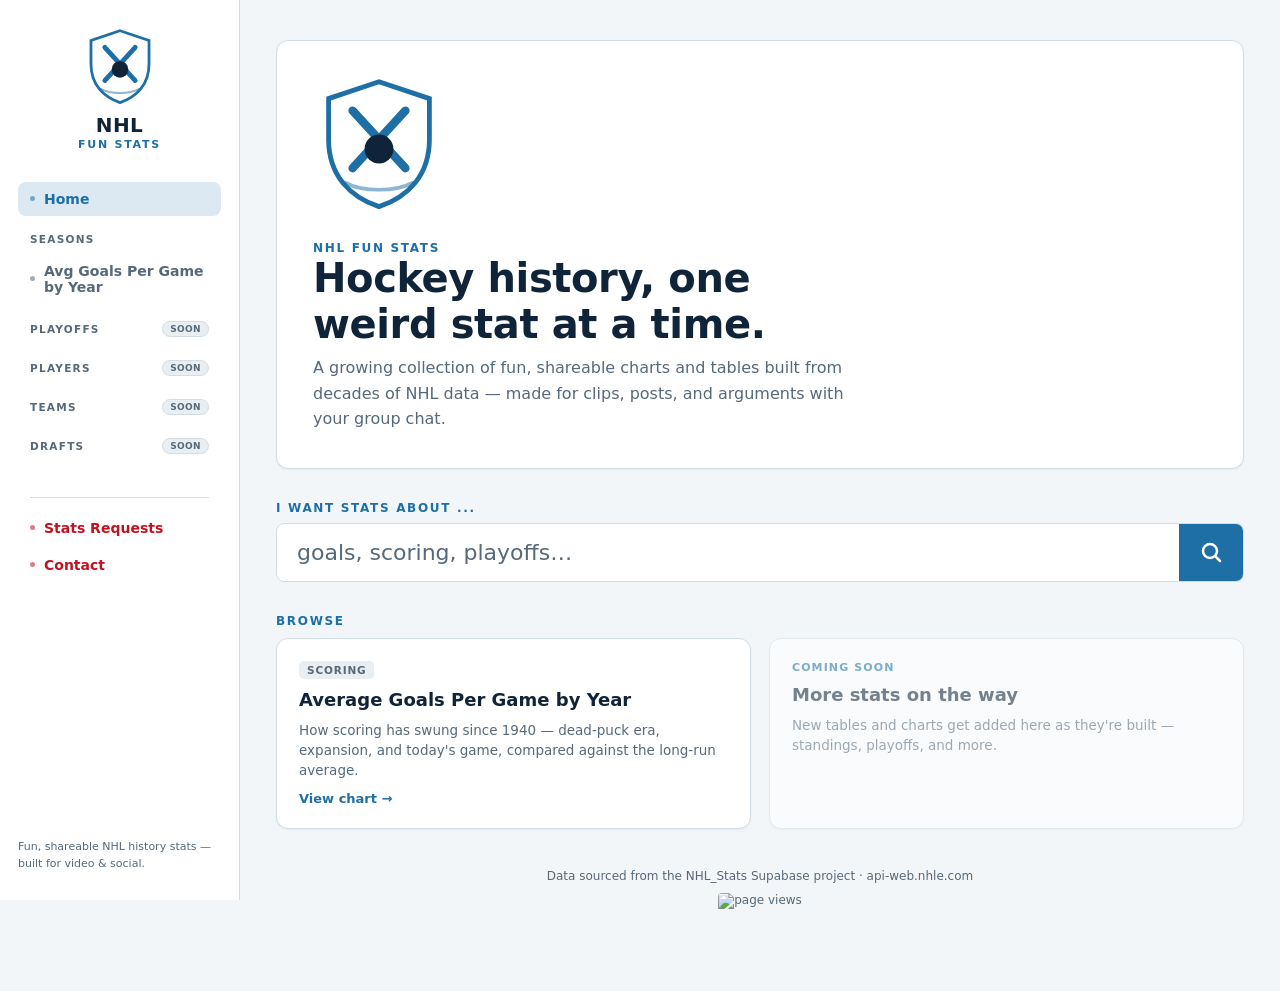
==== commit 62bf0a96: "Make request/contact form fields bolder and more polished; push Stats Requests/Contact nav links low" ====
--- a/index.html
+++ b/index.html
@@ -39,8 +39,8 @@
       <div class="nav-heading">Drafts<span class="soon-pill">Soon</span></div>
 
       <div class="nav-divider"></div>
-      <a href="stats-requests.html"><span class="dot"></span>Stats Requests</a>
-      <a href="contact.html"><span class="dot"></span>Contact</a>
+      <a href="stats-requests.html" class="nav-link-alert"><span class="dot"></span>Stats Requests</a>
+      <a href="contact.html" class="nav-link-alert"><span class="dot"></span>Contact</a>
     </nav>
 
     <div class="sidebar-footer">
--- a/assets/styles.css
+++ b/assets/styles.css
@@ -189,6 +189,7 @@
   }
   .sidebar-footer{ display:none; }
   .main{ padding:28px 18px 60px; }
+  .nav-divider{ width:1px; height:24px; margin:0 6px; flex-shrink:0; }
 }
 
 /* ---------- shared content components ---------- */
@@ -465,7 +466,18 @@
 .nav-divider{
   height:1px;
   background:var(--border);
-  margin:10px 12px;
+  margin:34px 12px 10px;
+}
+nav.sidebar-nav a.nav-link-alert{
+  color:var(--accent-strong);
+}
+nav.sidebar-nav a.nav-link-alert:hover{
+  background: color-mix(in srgb, var(--accent-strong) 12%, transparent);
+  color:var(--accent-strong);
+}
+nav.sidebar-nav a.nav-link-alert[aria-current="page"]{
+  background: color-mix(in srgb, var(--accent-strong) 15%, transparent);
+  color:var(--accent-strong);
 }
 
 /* ---------- forms (requests / contact) ---------- */
@@ -479,66 +491,75 @@
 .site-form{
   display:flex;
   flex-direction:column;
-  gap:18px;
-  padding:26px;
+  gap:24px;
+  padding:32px;
 }
 .form-field{
   display:flex;
   flex-direction:column;
-  gap:6px;
+  gap:9px;
 }
 .form-field label{
-  font-size:11.5px;
-  font-weight:700;
-  letter-spacing:0.06em;
-  text-transform:uppercase;
-  color:var(--text-muted);
+  font-size:12px;
+  font-weight:800;
+  letter-spacing:0.07em;
+  text-transform:uppercase;
+  color:var(--text);
 }
 .form-field .optional{
   text-transform:none;
   font-weight:500;
   letter-spacing:0;
+  color:var(--text-muted);
 }
 .form-field input,
 .form-field textarea{
-  border:1px solid var(--border);
-  border-radius:8px;
-  padding:11px 13px;
+  border:2px solid var(--border);
+  border-radius:12px;
+  padding:16px 18px;
   font-family:inherit;
-  font-size:14.5px;
+  font-size:16px;
+  font-weight:500;
   background:var(--surface);
   color:var(--text);
   outline:none;
+  box-shadow:var(--shadow);
   transition: border-color .15s ease, box-shadow .15s ease;
 }
+.form-field input::placeholder,
+.form-field textarea::placeholder{ color:var(--text-muted); font-weight:400; }
 .form-field input:focus,
 .form-field textarea:focus{
   border-color:var(--accent);
-  box-shadow: 0 0 0 3px color-mix(in srgb, var(--accent) 18%, transparent);
-}
-.form-field textarea{ min-height:130px; resize:vertical; }
+  box-shadow: 0 0 0 4px color-mix(in srgb, var(--accent) 20%, transparent);
+}
+.form-field textarea{ min-height:160px; resize:vertical; line-height:1.5; }
 .form-submit-row{
   display:flex;
   align-items:center;
-  gap:14px;
+  gap:16px;
+  flex-wrap:wrap;
 }
 .form-submit-btn{
   align-self:flex-start;
-  padding:11px 26px;
+  padding:15px 34px;
   border:none;
-  border-radius:8px;
+  border-radius:12px;
   background:var(--accent);
   color:#fff;
-  font-weight:700;
-  font-size:14px;
+  font-weight:800;
+  font-size:15.5px;
+  letter-spacing:0.01em;
   cursor:pointer;
-  transition: background .15s ease;
+  box-shadow:var(--shadow);
+  transition: background .15s ease, transform .1s ease;
 }
 .form-submit-btn:hover{ background:var(--accent-strong); }
+.form-submit-btn:active{ transform:scale(0.98); }
 .form-submit-btn:disabled{ opacity:0.6; cursor:default; }
 .form-status{
-  font-size:13.5px;
-  font-weight:600;
+  font-size:14px;
+  font-weight:700;
   display:none;
 }
 .form-status.success{ display:block; color:var(--accent); }
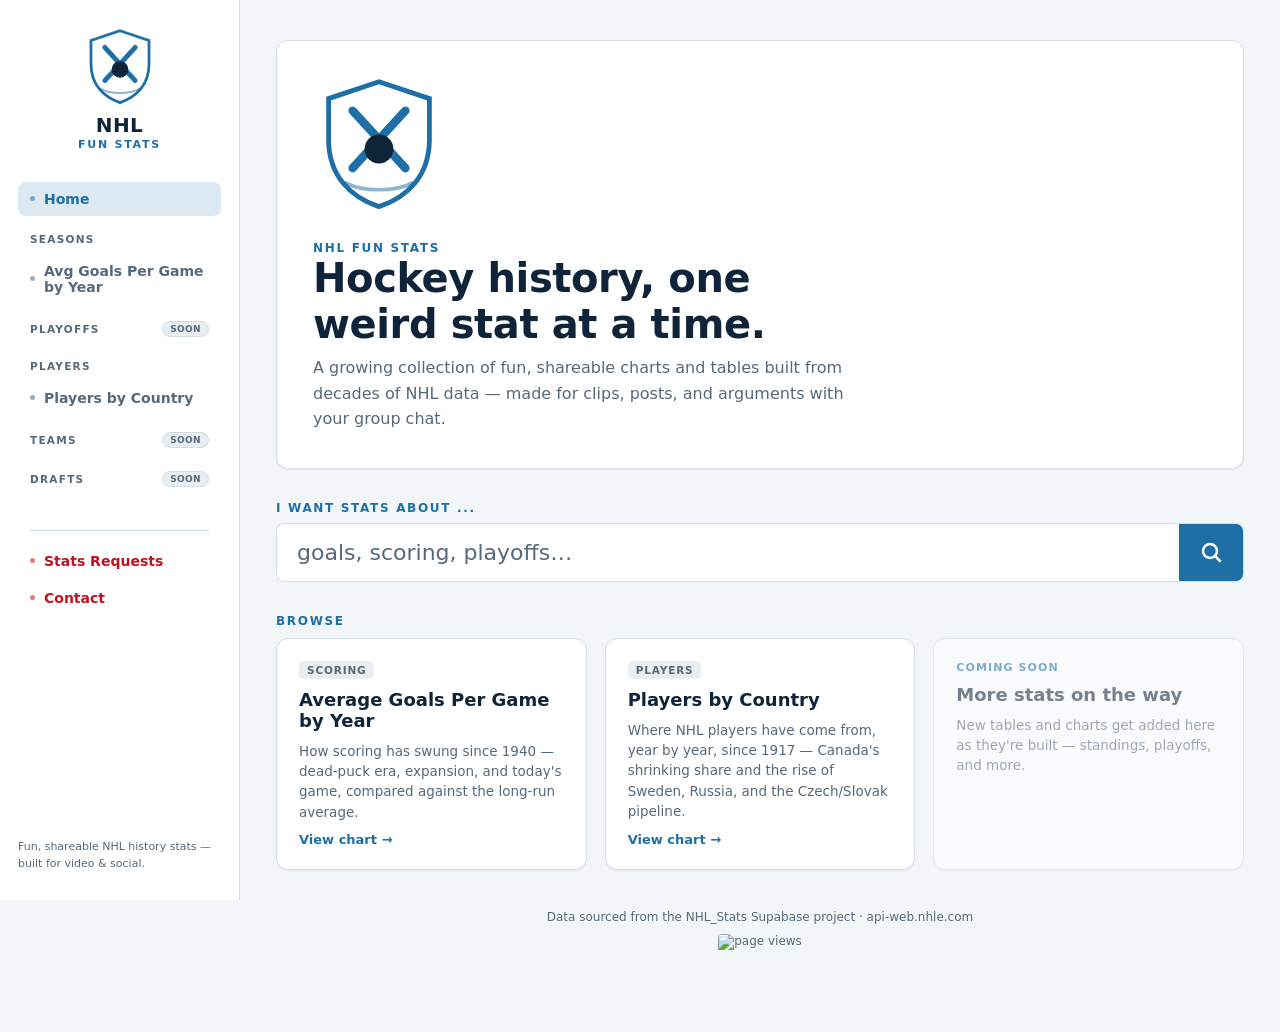
==== commit 9aa1b6d1: "Add Players by Country stats page with multi-line chart, country table, notes, reactions and comment" ====
--- a/index.html
+++ b/index.html
@@ -34,7 +34,10 @@
       <a href="goals-per-game.html"><span class="dot"></span>Avg Goals Per Game by Year</a>
 
       <div class="nav-heading">Playoffs<span class="soon-pill">Soon</span></div>
-      <div class="nav-heading">Players<span class="soon-pill">Soon</span></div>
+
+      <div class="nav-heading">Players</div>
+      <a href="players-by-country.html"><span class="dot"></span>Players by Country</a>
+
       <div class="nav-heading">Teams<span class="soon-pill">Soon</span></div>
       <div class="nav-heading">Drafts<span class="soon-pill">Soon</span></div>
 
--- a/assets/styles.css
+++ b/assets/styles.css
@@ -289,6 +289,73 @@
 .hover-dot{ fill:var(--surface); stroke:var(--accent); stroke-width:2.5; opacity:0; }
 .overlay{ fill:transparent; cursor:crosshair; }
 
+/* ---------- multi-series chart legend ---------- */
+.chart-legend{
+  display:flex;
+  flex-wrap:wrap;
+  gap:8px;
+  margin-bottom:14px;
+}
+.legend-chip{
+  display:flex;
+  align-items:center;
+  gap:6px;
+  padding:5px 11px;
+  border-radius:999px;
+  border:1px solid var(--border);
+  background:var(--surface);
+  font-size:12.5px;
+  font-weight:600;
+  color:var(--text);
+  cursor:pointer;
+  user-select:none;
+  transition: opacity .15s ease, border-color .15s ease;
+}
+.legend-chip .swatch{
+  width:10px; height:10px;
+  border-radius:50%;
+  flex-shrink:0;
+}
+.legend-chip.off{
+  opacity:0.4;
+}
+.legend-chip:hover{ border-color:var(--accent); }
+.multi-tooltip{
+  position:absolute;
+  pointer-events:none;
+  background:var(--text);
+  color:var(--bg);
+  font-size:12px;
+  line-height:1.5;
+  padding:9px 12px;
+  border-radius:8px;
+  box-shadow: 0 4px 12px rgba(0,0,0,0.18);
+  opacity:0;
+  transform:translate(-50%,-100%);
+  transition:opacity 0.1s ease;
+  white-space:nowrap;
+  z-index:10;
+}
+.multi-tooltip .tt-year{
+  font-weight:700;
+  margin-bottom:4px;
+  font-family: ui-monospace, monospace;
+}
+.multi-tooltip .tt-row{
+  display:flex;
+  align-items:center;
+  gap:6px;
+}
+.multi-tooltip .tt-swatch{
+  width:8px; height:8px; border-radius:50%; flex-shrink:0;
+}
+.multi-tooltip .tt-val{
+  margin-left:auto;
+  font-family: ui-monospace, monospace;
+  font-variant-numeric: tabular-nums;
+  padding-left:10px;
+}
+
 .tooltip{
   position:absolute;
   pointer-events:none;
